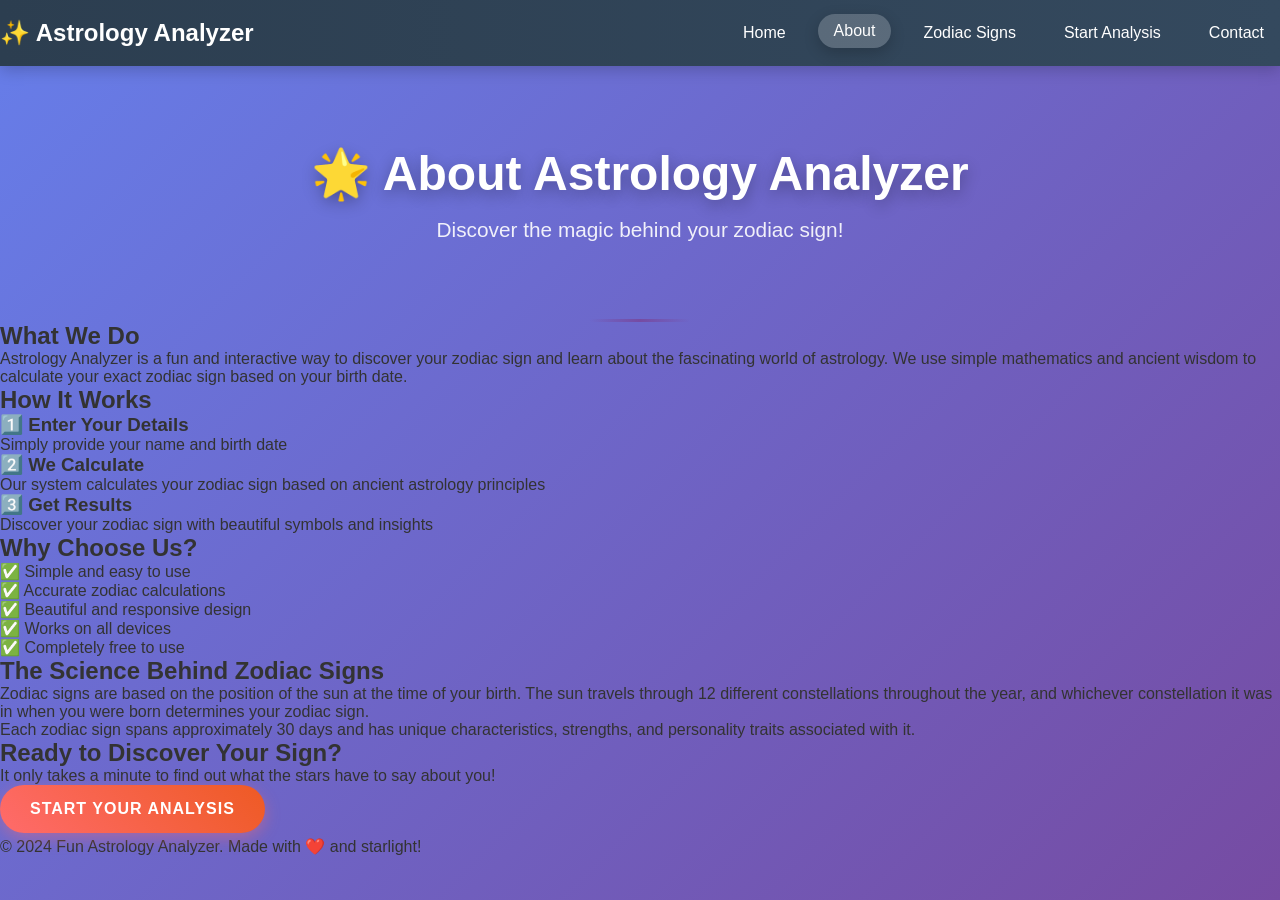
==== about.html @ f49daf8b "Initial Commit?" ====
<!DOCTYPE html>
<html lang="en">
<head>
    <meta charset="UTF-8">
    <meta name="viewport" content="width=device-width, initial-scale=1.0">
    <title>About - Astrology Analyzer</title>
    <link rel="stylesheet" href="style.css">
</head>
<body>
    <!-- Navigation -->
    <nav class="navbar">
        <div class="container">
            <a href="index.html" class="navbar-brand">✨ Astrology Analyzer</a>
            <div class="nav-links">
                <a href="index.html">Home</a>
                <a href="about.html" class="active">About</a>
                <a href="zodiac.html">Zodiac Signs</a>
                <a href="form.html">Start Analysis</a>
                <a href="contact.html">Contact</a>
            </div>
        </div>
    </nav>

    <!-- Main Content -->
    <div class="container">
        <div class="page-header">
            <h1>🌟 About Astrology Analyzer</h1>
            <p>Discover the magic behind your zodiac sign!</p>
        </div>

        <div class="content-section">
            <h2>What We Do</h2>
            <p>Astrology Analyzer is a fun and interactive way to discover your zodiac sign and learn about the fascinating world of astrology. We use simple mathematics and ancient wisdom to calculate your exact zodiac sign based on your birth date.</p>
            
            <h2>How It Works</h2>
            <div class="steps">
                <div class="step">
                    <h3>1️⃣ Enter Your Details</h3>
                    <p>Simply provide your name and birth date</p>
                </div>
                <div class="step">
                    <h3>2️⃣ We Calculate</h3>
                    <p>Our system calculates your zodiac sign based on ancient astrology principles</p>
                </div>
                <div class="step">
                    <h3>3️⃣ Get Results</h3>
                    <p>Discover your zodiac sign with beautiful symbols and insights</p>
                </div>
            </div>

            <h2>Why Choose Us?</h2>
            <ul class="feature-list">
                <li>✅ Simple and easy to use</li>
                <li>✅ Accurate zodiac calculations</li>
                <li>✅ Beautiful and responsive design</li>
                <li>✅ Works on all devices</li>
                <li>✅ Completely free to use</li>
            </ul>

            <h2>The Science Behind Zodiac Signs</h2>
            <p>Zodiac signs are based on the position of the sun at the time of your birth. The sun travels through 12 different constellations throughout the year, and whichever constellation it was in when you were born determines your zodiac sign.</p>
            
            <p>Each zodiac sign spans approximately 30 days and has unique characteristics, strengths, and personality traits associated with it.</p>
        </div>

        <div class="cta-section">
            <h2>Ready to Discover Your Sign?</h2>
            <p>It only takes a minute to find out what the stars have to say about you!</p>
            <a href="form.html" class="btn btn-primary">Start Your Analysis</a>
        </div>
    </div>

    <!-- Footer -->
    <footer>
        <div class="container">
            <p>&copy; 2024 Fun Astrology Analyzer. Made with ❤️ and starlight!</p>
        </div>
    </footer>

    <script src="script.js"></script>
</body>
</html>
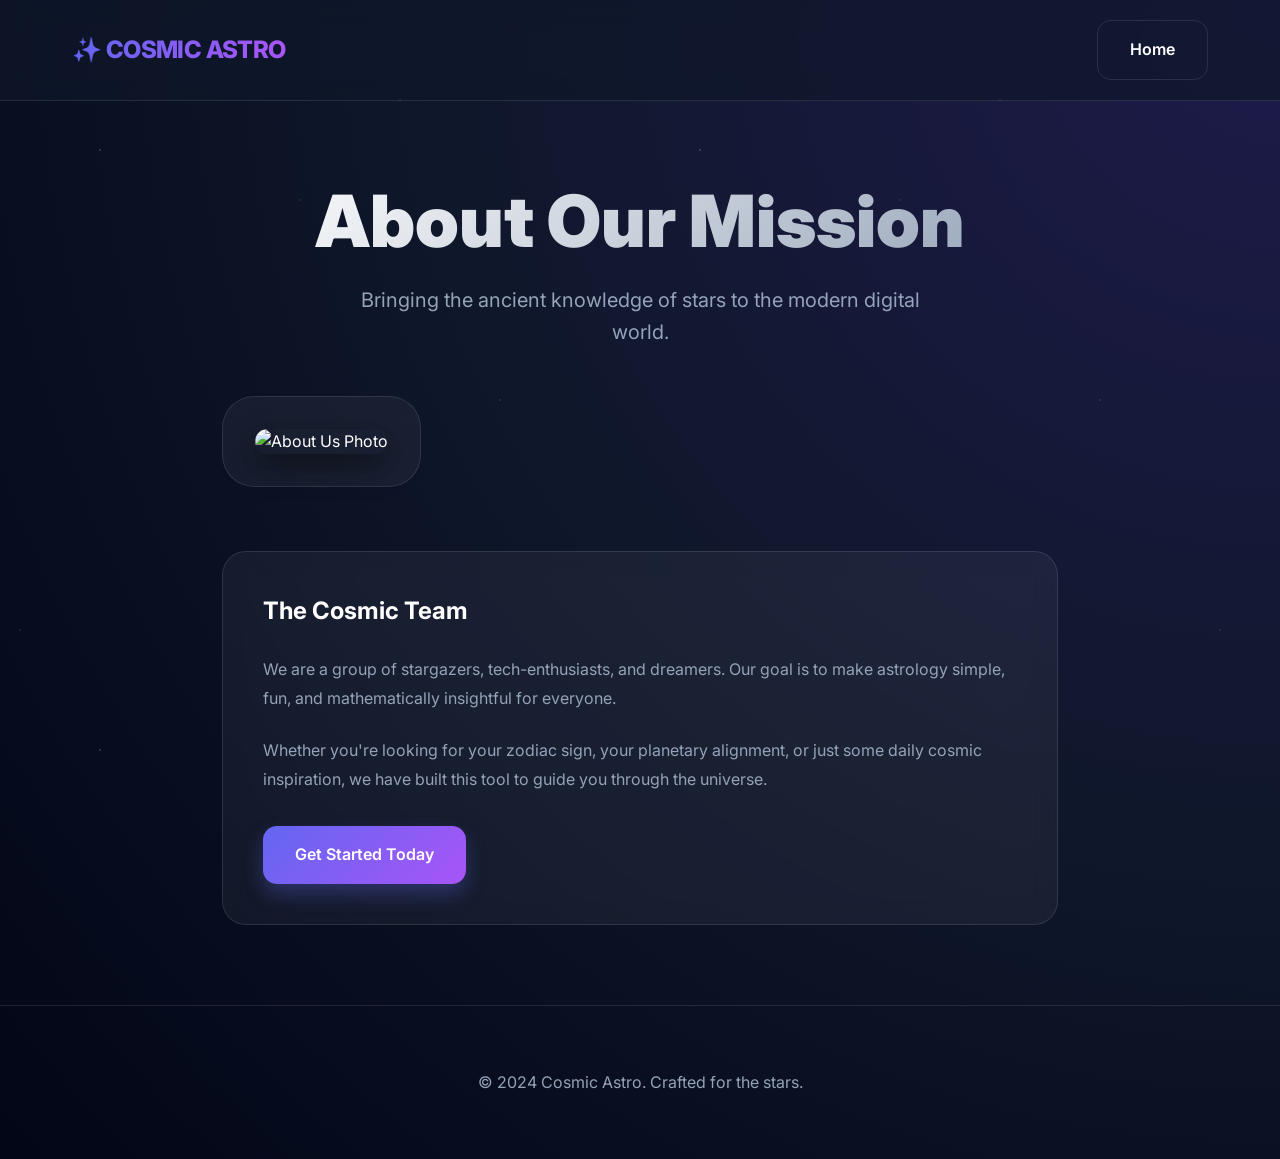
==== commit 2acf35f7: "Initial Commit?" ====
--- a/about.html
+++ b/about.html
@@ -3,78 +3,53 @@
 <head>
     <meta charset="UTF-8">
     <meta name="viewport" content="width=device-width, initial-scale=1.0">
-    <title>About - Astrology Analyzer</title>
+    <title>About Us | Cosmic Astro</title>
+    <link href="https://fonts.googleapis.com/css2?family=Inter:wght@400;600;800&display=swap" rel="stylesheet">
     <link rel="stylesheet" href="style.css">
 </head>
 <body>
-    <!-- Navigation -->
     <nav class="navbar">
-        <div class="container">
-            <a href="index.html" class="navbar-brand">✨ Astrology Analyzer</a>
+        <div class="container" style="max-width: 1200px; margin: 0 auto; padding: 0 2rem; display: flex; justify-content: space-between; align-items: center;">
+            <a href="index.html" class="navbar-brand">✨ COSMIC ASTRO</a>
             <div class="nav-links">
-                <a href="index.html">Home</a>
-                <a href="about.html" class="active">About</a>
-                <a href="zodiac.html">Zodiac Signs</a>
-                <a href="form.html">Start Analysis</a>
-                <a href="contact.html">Contact</a>
+                <a href="index.html" class="btn btn-secondary" style="color: white; border: 1px solid var(--card-border);">Home</a>
             </div>
         </div>
     </nav>
 
-    <!-- Main Content -->
-    <div class="container">
-        <div class="page-header">
-            <h1>🌟 About Astrology Analyzer</h1>
-            <p>Discover the magic behind your zodiac sign!</p>
+    <div class="container" style="padding: 80px 2rem; max-width: 900px; margin: 0 auto;">
+        <div class="page-header" style="text-align: center; margin-bottom: 3rem;">
+            <h1 class="main-title">About Our Mission</h1>
+            <p class="subtitle">Bringing the ancient knowledge of stars to the modern digital world.</p>
         </div>
-
-        <div class="content-section">
-            <h2>What We Do</h2>
-            <p>Astrology Analyzer is a fun and interactive way to discover your zodiac sign and learn about the fascinating world of astrology. We use simple mathematics and ancient wisdom to calculate your exact zodiac sign based on your birth date.</p>
-            
-            <h2>How It Works</h2>
-            <div class="steps">
-                <div class="step">
-                    <h3>1️⃣ Enter Your Details</h3>
-                    <p>Simply provide your name and birth date</p>
-                </div>
-                <div class="step">
-                    <h3>2️⃣ We Calculate</h3>
-                    <p>Our system calculates your zodiac sign based on ancient astrology principles</p>
-                </div>
-                <div class="step">
-                    <h3>3️⃣ Get Results</h3>
-                    <p>Discover your zodiac sign with beautiful symbols and insights</p>
+        
+        <div class="row align-items-center">
+            <div class="col-md-6 col-12" style="margin-bottom: 2rem;">
+                <div class="form-container fade-in" style="margin: 0; padding: 2rem; text-align: center;">
+                    <img src="https://lh3.googleusercontent.com/pw/AP1GczOG2ALd_m8QHGioUblMMlIUaj5rqXS3T_177DBiXihaQuR1F9EIupQVJ09_kpGCT8SElcxTs-AUjx5g26WOHGTnyUXHXqeEsQtiZUKfzphBd6xunsy7PYhzRwNrGYcgTguuo4AFyHQVklDq3ZCuZ8pw=w855-h1013-s-no-gm" 
+                         alt="About Us Photo" 
+                         style="width: 100%; height: auto; border-radius: 20px; box-shadow: 0 10px 30px rgba(0,0,0,0.5); filter: contrast(110%);">
                 </div>
             </div>
-
-            <h2>Why Choose Us?</h2>
-            <ul class="feature-list">
-                <li>✅ Simple and easy to use</li>
-                <li>✅ Accurate zodiac calculations</li>
-                <li>✅ Beautiful and responsive design</li>
-                <li>✅ Works on all devices</li>
-                <li>✅ Completely free to use</li>
-            </ul>
-
-            <h2>The Science Behind Zodiac Signs</h2>
-            <p>Zodiac signs are based on the position of the sun at the time of your birth. The sun travels through 12 different constellations throughout the year, and whichever constellation it was in when you were born determines your zodiac sign.</p>
-            
-            <p>Each zodiac sign spans approximately 30 days and has unique characteristics, strengths, and personality traits associated with it.</p>
-        </div>
-
-        <div class="cta-section">
-            <h2>Ready to Discover Your Sign?</h2>
-            <p>It only takes a minute to find out what the stars have to say about you!</p>
-            <a href="form.html" class="btn btn-primary">Start Your Analysis</a>
+            <div class="col-md-6 col-12">
+                <div class="feature-card fade-in" style="height: auto; text-align: left; align-items: flex-start;">
+                    <h2 style="margin-bottom: 1.5rem; color: #fff;">The Cosmic Team</h2>
+                    <p style="color: var(--text-muted); margin-bottom: 1.5rem; line-height: 1.8;">
+                        We are a group of stargazers, tech-enthusiasts, and dreamers. Our goal is to make astrology simple, fun, and mathematically insightful for everyone. 
+                    </p>
+                    <p style="color: var(--text-muted); line-height: 1.8;">
+                        Whether you're looking for your zodiac sign, your planetary alignment, or just some daily cosmic inspiration, we have built this tool to guide you through the universe.
+                    </p>
+                    <div style="margin-top: 2rem;">
+                        <a href="form.html" class="btn btn-primary" style="width: 100%;">Get Started Today</a>
+                    </div>
+                </div>
+            </div>
         </div>
     </div>
 
-    <!-- Footer -->
     <footer>
-        <div class="container">
-            <p>&copy; 2024 Fun Astrology Analyzer. Made with ❤️ and starlight!</p>
-        </div>
+        <p>&copy; 2024 Cosmic Astro. Crafted for the stars.</p>
     </footer>
 
     <script src="script.js"></script>
--- a/style.css
+++ b/style.css
@@ -0,0 +1,296 @@
+/* Premium Cosmic Glassmorphism CSS */
+
+:root {
+    --primary: #6366f1;
+    --secondary: #a855f7;
+    --accent: #ec4899;
+    --background: #0f172a;
+    --card-bg: rgba(255, 255, 255, 0.05);
+    --card-border: rgba(255, 255, 255, 0.1);
+    --text-main: #f8fafc;
+    --text-muted: #94a3b8;
+    --glass-blur: 12px;
+}
+
+* {
+    margin: 0;
+    padding: 0;
+    box-sizing: border-box;
+}
+
+body {
+    font-family: 'Inter', -apple-system, BlinkMacSystemFont, 'Segoe UI', Roboto, sans-serif;
+    background: radial-gradient(circle at top right, #1e1b4b, #0f172a, #020617);
+    color: var(--text-main);
+    min-height: 100vh;
+    line-height: 1.6;
+    overflow-x: hidden;
+}
+
+/* Cosmic Background Particles */
+body::before {
+    content: '';
+    position: fixed;
+    top: 0;
+    left: 0;
+    width: 100%;
+    height: 100%;
+    background-image: 
+        radial-gradient(1px 1px at 20px 30px, #eee, rgba(0,0,0,0)),
+        radial-gradient(1.5px 1.5px at 100px 150px, #fff, rgba(0,0,0,0)),
+        radial-gradient(1px 1px at 300px 200px, #ddd, rgba(0,0,0,0)),
+        radial-gradient(2px 2px at 400px 100px, #fff, rgba(0,0,0,0)),
+        radial-gradient(1px 1px at 500px 400px, #fff, rgba(0,0,0,0));
+    background-repeat: repeat;
+    background-size: 600px 600px;
+    opacity: 0.3;
+    z-index: -1;
+    animation: twinkle 10s infinite linear;
+}
+
+@keyframes twinkle {
+    from { transform: translateY(0); }
+    to { transform: translateY(-600px); }
+}
+
+/* Glassmorphism Navigation */
+.navbar {
+    background: rgba(15, 23, 42, 0.7);
+    backdrop-filter: blur(var(--glass-blur));
+    -webkit-backdrop-filter: blur(var(--glass-blur));
+    border-bottom: 1px solid var(--card-border);
+    padding: 1.25rem 0;
+    position: sticky;
+    top: 0;
+    z-index: 1000;
+}
+
+.navbar-brand {
+    font-size: 1.5rem;
+    font-weight: 800;
+    background: linear-gradient(to right, var(--primary), var(--secondary));
+    -webkit-background-clip: text;
+    background-clip: text;
+    -webkit-text-fill-color: transparent;
+    text-decoration: none;
+    letter-spacing: -0.025em;
+}
+
+/* Hero Section */
+.hero-section {
+    padding: 120px 0 80px;
+    text-align: center;
+}
+
+.main-title {
+    font-size: clamp(3rem, 8vw, 4.5rem);
+    font-weight: 900;
+    line-height: 1.1;
+    margin-bottom: 1.5rem;
+    background: linear-gradient(135deg, #fff 0%, #94a3b8 100%);
+    -webkit-background-clip: text;
+    background-clip: text;
+    -webkit-text-fill-color: transparent;
+}
+
+.subtitle {
+    font-size: 1.25rem;
+    color: var(--text-muted);
+    max-width: 600px;
+    margin: 0 auto 2.5rem;
+}
+
+.hero-image img {
+    max-width: 100%;
+    border-radius: 24px;
+    box-shadow: 0 0 50px rgba(99, 102, 241, 0.2);
+    border: 1px solid var(--card-border);
+    margin: 2rem 0;
+}
+
+/* Glassy Cards */
+.features-section {
+    padding: 80px 0;
+}
+
+.feature-card, .planet-card, .nakshatra-card {
+    background: var(--card-bg);
+    backdrop-filter: blur(var(--glass-blur));
+    -webkit-backdrop-filter: blur(var(--glass-blur));
+    border: 1px solid var(--card-border);
+    padding: 2.5rem;
+    border-radius: 24px;
+    transition: all 0.4s cubic-bezier(0.4, 0, 0.2, 1);
+    height: 100%;
+    display: flex;
+    flex-direction: column;
+    align-items: center;
+    text-align: center;
+    position: relative;
+    overflow: hidden;
+}
+
+.feature-card::after {
+    content: '';
+    position: absolute;
+    top: 0;
+    left: 0;
+    width: 100%;
+    height: 100%;
+    background: radial-gradient(circle at center, rgba(99, 102, 241, 0.15), transparent);
+    opacity: 0;
+    transition: opacity 0.4s;
+}
+
+.feature-card:hover {
+    transform: translateY(-8px);
+    border-color: rgba(99, 102, 241, 0.4);
+    box-shadow: 0 20px 40px rgba(0, 0, 0, 0.4), 0 0 20px rgba(99, 102, 241, 0.1);
+}
+
+.feature-card:hover::after {
+    opacity: 1;
+}
+
+.feature-icon {
+    font-size: 3rem;
+    margin-bottom: 1.5rem;
+    filter: drop-shadow(0 0 10px rgba(99, 102, 241, 0.5));
+}
+
+.feature-card h3 {
+    font-size: 1.5rem;
+    margin-bottom: 1rem;
+    font-weight: 700;
+}
+
+.feature-card p {
+    color: var(--text-muted);
+    font-size: 1rem;
+}
+
+/* Premium Buttons */
+.btn {
+    display: inline-flex;
+    align-items: center;
+    justify-content: center;
+    padding: 1rem 2rem;
+    border-radius: 14px;
+    font-weight: 600;
+    transition: all 0.3s;
+    text-decoration: none;
+    border: none;
+    cursor: pointer;
+    font-size: 1rem;
+}
+
+.btn-primary {
+    background: linear-gradient(135deg, var(--primary), var(--secondary));
+    color: white;
+    box-shadow: 0 10px 20px rgba(99, 102, 241, 0.3);
+}
+
+.btn-primary:hover {
+    transform: translateY(-2px);
+    box-shadow: 0 15px 30px rgba(99, 102, 241, 0.4);
+}
+
+.btn-large {
+    padding: 1.25rem 3rem;
+    font-size: 1.125rem;
+}
+
+/* Form Styling */
+.form-container, .result-container {
+    background: var(--card-bg);
+    backdrop-filter: blur(var(--glass-blur));
+    -webkit-backdrop-filter: blur(var(--glass-blur));
+    border: 1px solid var(--card-border);
+    padding: 3rem;
+    border-radius: 32px;
+    max-width: 600px;
+    margin: 40px auto;
+}
+
+.form-group label {
+    display: block;
+    margin-bottom: 0.75rem;
+    font-weight: 500;
+    color: var(--text-main);
+}
+
+.form-group input, .form-group select {
+    width: 100%;
+    padding: 1rem;
+    background: rgba(0, 0, 0, 0.2);
+    border: 1px solid var(--card-border);
+    border-radius: 12px;
+    color: white;
+    font-size: 1rem;
+    transition: border-color 0.3s;
+}
+
+.form-group input:focus {
+    outline: none;
+    border-color: var(--primary);
+}
+
+/* result page additions */
+.result-box {
+    background: linear-gradient(135deg, rgba(99, 102, 241, 0.2), rgba(168, 85, 247, 0.2));
+    border: 1px solid rgba(255, 255, 255, 0.1);
+    padding: 2.5rem;
+    border-radius: 20px;
+    margin-bottom: 2rem;
+}
+
+.result-value {
+    font-size: 2.5rem;
+    font-weight: 800;
+    margin: 1rem 0;
+    background: linear-gradient(to right, #fff, #94a3b8);
+    -webkit-background-clip: text;
+    background-clip: text;
+    -webkit-text-fill-color: transparent;
+}
+
+/* Animations */
+@keyframes fadeIn {
+    from { opacity: 0; transform: translateY(20px); }
+    to { opacity: 1; transform: translateY(0); }
+}
+
+.fade-in {
+    animation: fadeIn 0.8s ease-out forwards;
+}
+
+/* Footer */
+footer {
+    padding: 4rem 0;
+    text-align: center;
+    border-top: 1px solid var(--card-border);
+    color: var(--text-muted);
+}
+
+/* Responsive Grid Fixes */
+.row {
+    display: flex;
+    flex-wrap: wrap;
+    margin: -1rem;
+}
+
+.col-lg-4, .col-md-6 {
+    padding: 1rem;
+}
+
+@media (min-width: 992px) {
+    .col-lg-4 { flex: 0 0 33.333%; max-width: 33.333%; }
+}
+
+@media (min-width: 768px) and (max-width: 991px) {
+    .col-md-6 { flex: 0 0 50%; max-width: 50%; }
+}
+
+@media (max-width: 767px) {
+    .col-12 { flex: 0 0 100%; max-width: 100%; }
+}
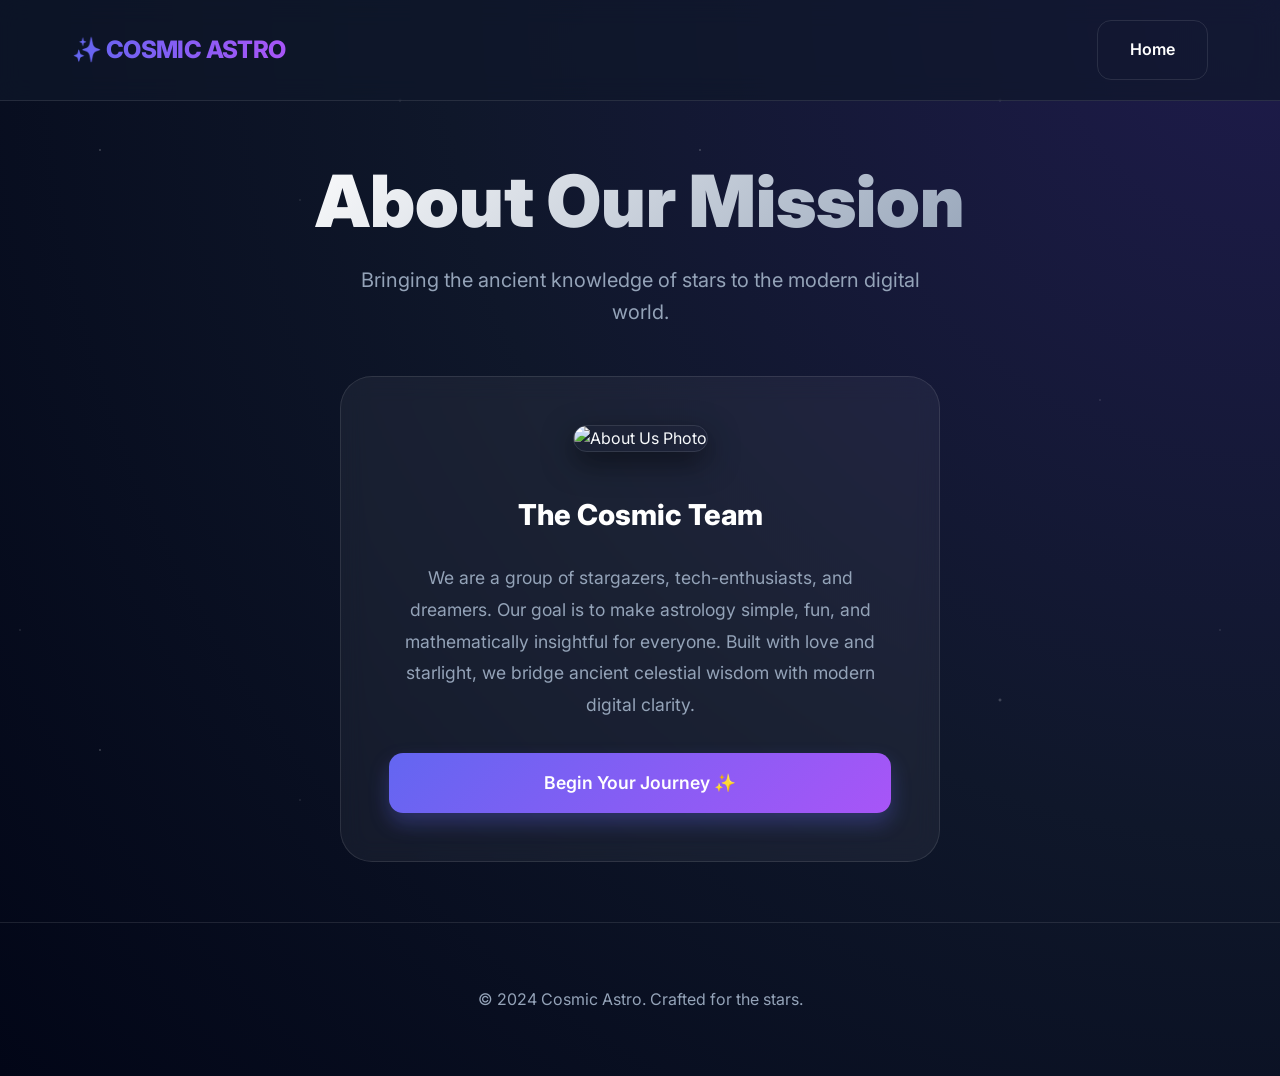
==== commit 06dc17fd: "Initial Commit?" ====
--- a/about.html
+++ b/about.html
@@ -17,33 +17,27 @@
         </div>
     </nav>
 
-    <div class="container" style="padding: 80px 2rem; max-width: 900px; margin: 0 auto;">
+    <div class="container" style="padding: 60px 2rem; max-width: 800px; margin: 0 auto;">
         <div class="page-header" style="text-align: center; margin-bottom: 3rem;">
             <h1 class="main-title">About Our Mission</h1>
             <p class="subtitle">Bringing the ancient knowledge of stars to the modern digital world.</p>
         </div>
         
-        <div class="row align-items-center">
-            <div class="col-md-6 col-12" style="margin-bottom: 2rem;">
-                <div class="form-container fade-in" style="margin: 0; padding: 2rem; text-align: center;">
-                    <img src="https://lh3.googleusercontent.com/pw/AP1GczOG2ALd_m8QHGioUblMMlIUaj5rqXS3T_177DBiXihaQuR1F9EIupQVJ09_kpGCT8SElcxTs-AUjx5g26WOHGTnyUXHXqeEsQtiZUKfzphBd6xunsy7PYhzRwNrGYcgTguuo4AFyHQVklDq3ZCuZ8pw=w855-h1013-s-no-gm" 
-                         alt="About Us Photo" 
-                         style="width: 100%; height: auto; border-radius: 20px; box-shadow: 0 10px 30px rgba(0,0,0,0.5); filter: contrast(110%);">
-                </div>
+        <div class="form-container fade-in" style="max-width: 600px; margin: 0 auto; text-align: center; padding: 3rem;">
+            <div style="margin-bottom: 2.5rem;">
+                <img src="https://lh3.googleusercontent.com/pw/AP1GczOG2ALd_m8QHGioUblMMlIUaj5rqXS3T_177DBiXihaQuR1F9EIupQVJ09_kpGCT8SElcxTs-AUjx5g26WOHGTnyUXHXqeEsQtiZUKfzphBd6xunsy7PYhzRwNrGYcgTguuo4AFyHQVklDq3ZCuZ8pw=w855-h1013-s-no-gm" 
+                     alt="About Us Photo" 
+                     style="width: 100%; max-width: 280px; height: auto; border-radius: 20px; box-shadow: 0 10px 30px rgba(0,0,0,0.5); border: 1px solid var(--card-border);">
             </div>
-            <div class="col-md-6 col-12">
-                <div class="feature-card fade-in" style="height: auto; text-align: left; align-items: flex-start;">
-                    <h2 style="margin-bottom: 1.5rem; color: #fff;">The Cosmic Team</h2>
-                    <p style="color: var(--text-muted); margin-bottom: 1.5rem; line-height: 1.8;">
-                        We are a group of stargazers, tech-enthusiasts, and dreamers. Our goal is to make astrology simple, fun, and mathematically insightful for everyone. 
-                    </p>
-                    <p style="color: var(--text-muted); line-height: 1.8;">
-                        Whether you're looking for your zodiac sign, your planetary alignment, or just some daily cosmic inspiration, we have built this tool to guide you through the universe.
-                    </p>
-                    <div style="margin-top: 2rem;">
-                        <a href="form.html" class="btn btn-primary" style="width: 100%;">Get Started Today</a>
-                    </div>
-                </div>
+
+            <div style="text-align: center;">
+                <h2 style="margin-bottom: 1.5rem; color: #fff; font-weight: 800; font-size: 1.8rem;">The Cosmic Team</h2>
+                <p style="color: var(--text-muted); margin-bottom: 2rem; line-height: 1.8; font-size: 1.1rem;">
+                    We are a group of stargazers, tech-enthusiasts, and dreamers. Our goal is to make astrology simple, fun, and mathematically insightful for everyone. 
+                    Built with love and starlight, we bridge ancient celestial wisdom with modern digital clarity.
+                </p>
+                
+                <a href="form.html" class="btn btn-primary" style="width: 100%; font-size: 1.1rem;">Begin Your Journey ✨</a>
             </div>
         </div>
     </div>
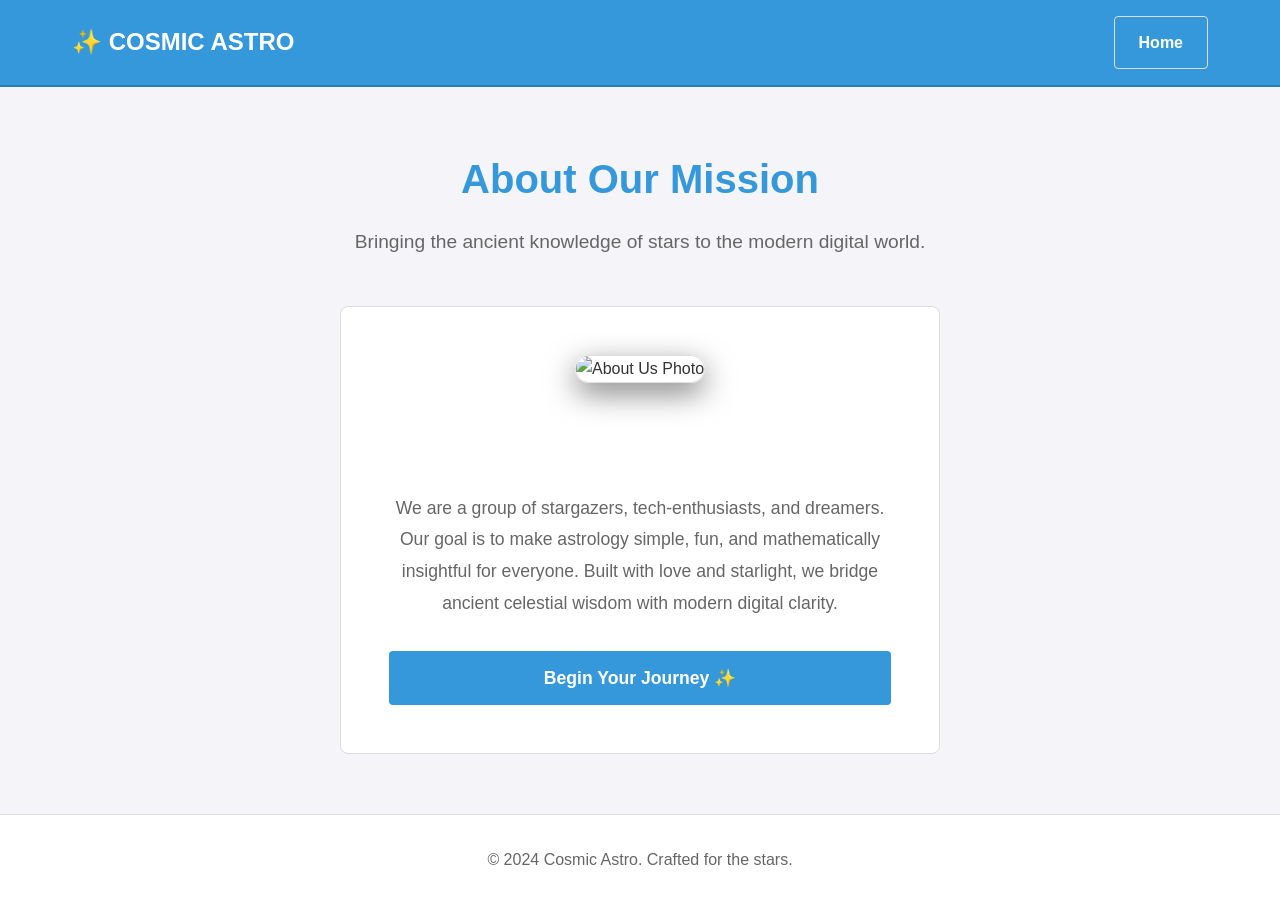
==== commit e74a7edb: "css works" ====
--- a/about.html
+++ b/about.html
@@ -23,7 +23,7 @@
             <p class="subtitle">Bringing the ancient knowledge of stars to the modern digital world.</p>
         </div>
         
-        <div class="form-container fade-in" style="max-width: 600px; margin: 0 auto; text-align: center; padding: 3rem;">
+        <div class="form-container" style="max-width: 600px; margin: 0 auto; text-align: center; padding: 3rem;">
             <div style="margin-bottom: 2.5rem;">
                 <img src="https://lh3.googleusercontent.com/pw/AP1GczOG2ALd_m8QHGioUblMMlIUaj5rqXS3T_177DBiXihaQuR1F9EIupQVJ09_kpGCT8SElcxTs-AUjx5g26WOHGTnyUXHXqeEsQtiZUKfzphBd6xunsy7PYhzRwNrGYcgTguuo4AFyHQVklDq3ZCuZ8pw=w855-h1013-s-no-gm" 
                      alt="About Us Photo" 
--- a/style.css
+++ b/style.css
@@ -1,15 +1,13 @@
-/* Premium Cosmic Glassmorphism CSS */
+/* Simple Basic CSS */
 
 :root {
-    --primary: #6366f1;
-    --secondary: #a855f7;
-    --accent: #ec4899;
-    --background: #0f172a;
-    --card-bg: rgba(255, 255, 255, 0.05);
-    --card-border: rgba(255, 255, 255, 0.1);
-    --text-main: #f8fafc;
-    --text-muted: #94a3b8;
-    --glass-blur: 12px;
+    --primary: #3498db;
+    --secondary: #2980b9;
+    --background: #f4f4f9;
+    --text-main: #333333;
+    --text-muted: #666666;
+    --card-bg: #ffffff;
+    --card-border: #dddddd;
 }
 
 * {
@@ -19,165 +17,84 @@
 }
 
 body {
-    font-family: 'Inter', -apple-system, BlinkMacSystemFont, 'Segoe UI', Roboto, sans-serif;
-    background: radial-gradient(circle at top right, #1e1b4b, #0f172a, #020617);
+    font-family: Arial, sans-serif;
+    background-color: var(--background);
     color: var(--text-main);
-    min-height: 100vh;
     line-height: 1.6;
-    overflow-x: hidden;
 }
 
-/* Cosmic Background Particles */
-body::before {
-    content: '';
-    position: fixed;
-    top: 0;
-    left: 0;
-    width: 100%;
-    height: 100%;
-    background-image: 
-        radial-gradient(1px 1px at 20px 30px, #eee, rgba(0,0,0,0)),
-        radial-gradient(1.5px 1.5px at 100px 150px, #fff, rgba(0,0,0,0)),
-        radial-gradient(1px 1px at 300px 200px, #ddd, rgba(0,0,0,0)),
-        radial-gradient(2px 2px at 400px 100px, #fff, rgba(0,0,0,0)),
-        radial-gradient(1px 1px at 500px 400px, #fff, rgba(0,0,0,0));
-    background-repeat: repeat;
-    background-size: 600px 600px;
-    opacity: 0.3;
-    z-index: -1;
-    animation: twinkle 10s infinite linear;
+.navbar {
+    background-color: var(--primary);
+    padding: 1rem 0;
+    border-bottom: 2px solid var(--secondary);
 }
 
-@keyframes twinkle {
-    from { transform: translateY(0); }
-    to { transform: translateY(-600px); }
-}
-
-/* Glassmorphism Navigation */
-.navbar {
-    background: rgba(15, 23, 42, 0.7);
-    backdrop-filter: blur(var(--glass-blur));
-    -webkit-backdrop-filter: blur(var(--glass-blur));
-    border-bottom: 1px solid var(--card-border);
-    padding: 1.25rem 0;
-    position: sticky;
-    top: 0;
-    z-index: 1000;
+.navbar .container {
+    display: flex;
+    justify-content: space-between;
+    align-items: center;
 }
 
 .navbar-brand {
     font-size: 1.5rem;
-    font-weight: 800;
-    background: linear-gradient(to right, var(--primary), var(--secondary));
-    -webkit-background-clip: text;
-    background-clip: text;
-    -webkit-text-fill-color: transparent;
+    font-weight: bold;
+    color: white;
     text-decoration: none;
-    letter-spacing: -0.025em;
 }
 
-/* Hero Section */
 .hero-section {
-    padding: 120px 0 80px;
+    padding: 80px 20px;
+    text-align: center;
+    background-color: #e0e6ed;
+    border-bottom: 1px solid var(--card-border);
+}
+
+.main-title {
+    font-size: 2.5rem;
+    margin-bottom: 1rem;
+    color: var(--primary);
+}
+
+.subtitle {
+    font-size: 1.2rem;
+    color: var(--text-muted);
+    max-width: 600px;
+    margin: 0 auto 2rem;
+}
+
+.features-section {
+    padding: 40px 20px;
+}
+
+.feature-card, .planet-card, .nakshatra-card {
+    background-color: var(--card-bg);
+    border: 1px solid var(--card-border);
+    padding: 2rem;
+    border-radius: 8px;
+    margin-bottom: 20px;
     text-align: center;
 }
 
-.main-title {
-    font-size: clamp(3rem, 8vw, 4.5rem);
-    font-weight: 900;
-    line-height: 1.1;
-    margin-bottom: 1.5rem;
-    background: linear-gradient(135deg, #fff 0%, #94a3b8 100%);
-    -webkit-background-clip: text;
-    background-clip: text;
-    -webkit-text-fill-color: transparent;
-}
-
-.subtitle {
-    font-size: 1.25rem;
-    color: var(--text-muted);
-    max-width: 600px;
-    margin: 0 auto 2.5rem;
-}
-
-.hero-image img {
-    max-width: 100%;
-    border-radius: 24px;
-    box-shadow: 0 0 50px rgba(99, 102, 241, 0.2);
-    border: 1px solid var(--card-border);
-    margin: 2rem 0;
-}
-
-/* Glassy Cards */
-.features-section {
-    padding: 80px 0;
-}
-
-.feature-card, .planet-card, .nakshatra-card {
-    background: var(--card-bg);
-    backdrop-filter: blur(var(--glass-blur));
-    -webkit-backdrop-filter: blur(var(--glass-blur));
-    border: 1px solid var(--card-border);
-    padding: 2.5rem;
-    border-radius: 24px;
-    transition: all 0.4s cubic-bezier(0.4, 0, 0.2, 1);
-    height: 100%;
-    display: flex;
-    flex-direction: column;
-    align-items: center;
-    text-align: center;
-    position: relative;
-    overflow: hidden;
-}
-
-.feature-card::after {
-    content: '';
-    position: absolute;
-    top: 0;
-    left: 0;
-    width: 100%;
-    height: 100%;
-    background: radial-gradient(circle at center, rgba(99, 102, 241, 0.15), transparent);
-    opacity: 0;
-    transition: opacity 0.4s;
-}
-
-.feature-card:hover {
-    transform: translateY(-8px);
-    border-color: rgba(99, 102, 241, 0.4);
-    box-shadow: 0 20px 40px rgba(0, 0, 0, 0.4), 0 0 20px rgba(99, 102, 241, 0.1);
-}
-
-.feature-card:hover::after {
-    opacity: 1;
-}
-
 .feature-icon {
-    font-size: 3rem;
-    margin-bottom: 1.5rem;
-    filter: drop-shadow(0 0 10px rgba(99, 102, 241, 0.5));
+    font-size: 2.5rem;
+    margin-bottom: 1rem;
 }
 
 .feature-card h3 {
-    font-size: 1.5rem;
-    margin-bottom: 1rem;
-    font-weight: 700;
+    margin-bottom: 0.5rem;
+    color: var(--primary);
 }
 
 .feature-card p {
     color: var(--text-muted);
-    font-size: 1rem;
 }
 
-/* Premium Buttons */
+/* Normal Buttons */
 .btn {
-    display: inline-flex;
-    align-items: center;
-    justify-content: center;
-    padding: 1rem 2rem;
-    border-radius: 14px;
-    font-weight: 600;
-    transition: all 0.3s;
+    display: inline-block;
+    padding: 0.8rem 1.5rem;
+    border-radius: 4px;
+    font-weight: bold;
     text-decoration: none;
     border: none;
     cursor: pointer;
@@ -185,102 +102,86 @@
 }
 
 .btn-primary {
-    background: linear-gradient(135deg, var(--primary), var(--secondary));
+    background-color: var(--primary);
     color: white;
-    box-shadow: 0 10px 20px rgba(99, 102, 241, 0.3);
 }
 
 .btn-primary:hover {
-    transform: translateY(-2px);
-    box-shadow: 0 15px 30px rgba(99, 102, 241, 0.4);
+    background-color: var(--secondary);
 }
 
 .btn-large {
-    padding: 1.25rem 3rem;
-    font-size: 1.125rem;
+    padding: 1rem 2rem;
+    font-size: 1.1rem;
 }
 
-/* Form Styling */
+/* Forms and Results */
 .form-container, .result-container {
-    background: var(--card-bg);
-    backdrop-filter: blur(var(--glass-blur));
-    -webkit-backdrop-filter: blur(var(--glass-blur));
+    background-color: var(--card-bg);
     border: 1px solid var(--card-border);
-    padding: 3rem;
-    border-radius: 32px;
+    padding: 2rem;
+    border-radius: 8px;
     max-width: 600px;
     margin: 40px auto;
 }
 
+.form-group {
+    margin-bottom: 1.5rem;
+}
+
 .form-group label {
     display: block;
-    margin-bottom: 0.75rem;
-    font-weight: 500;
-    color: var(--text-main);
+    margin-bottom: 0.5rem;
+    font-weight: bold;
 }
 
 .form-group input, .form-group select {
     width: 100%;
-    padding: 1rem;
-    background: rgba(0, 0, 0, 0.2);
-    border: 1px solid var(--card-border);
-    border-radius: 12px;
-    color: white;
+    padding: 0.8rem;
+    border: 1px solid #ccc;
+    border-radius: 4px;
     font-size: 1rem;
-    transition: border-color 0.3s;
 }
 
-.form-group input:focus {
-    outline: none;
-    border-color: var(--primary);
-}
-
-/* result page additions */
 .result-box {
-    background: linear-gradient(135deg, rgba(99, 102, 241, 0.2), rgba(168, 85, 247, 0.2));
-    border: 1px solid rgba(255, 255, 255, 0.1);
-    padding: 2.5rem;
-    border-radius: 20px;
-    margin-bottom: 2rem;
+    background-color: #f9f9f9;
+    border: 1px solid #eee;
+    padding: 2rem;
+    border-radius: 8px;
+    margin-bottom: 1.5rem;
+    text-align: center;
 }
 
 .result-value {
-    font-size: 2.5rem;
-    font-weight: 800;
+    font-size: 2rem;
+    font-weight: bold;
+    color: var(--primary);
     margin: 1rem 0;
-    background: linear-gradient(to right, #fff, #94a3b8);
-    -webkit-background-clip: text;
-    background-clip: text;
-    -webkit-text-fill-color: transparent;
 }
 
-/* Animations */
-@keyframes fadeIn {
-    from { opacity: 0; transform: translateY(20px); }
-    to { opacity: 1; transform: translateY(0); }
-}
-
-.fade-in {
-    animation: fadeIn 0.8s ease-out forwards;
-}
-
-/* Footer */
 footer {
-    padding: 4rem 0;
+    padding: 2rem;
     text-align: center;
     border-top: 1px solid var(--card-border);
+    background-color: #ffffff;
     color: var(--text-muted);
 }
 
-/* Responsive Grid Fixes */
+/* Basic Grid Setup */
+.container {
+    max-width: 1200px;
+    margin: 0 auto;
+    padding: 0 15px;
+}
+
 .row {
     display: flex;
     flex-wrap: wrap;
-    margin: -1rem;
+    margin: -10px;
 }
 
-.col-lg-4, .col-md-6 {
-    padding: 1rem;
+.col-lg-4, .col-md-6, .col-12 {
+    padding: 10px;
 }
 
 @media (min-width: 992px) {
